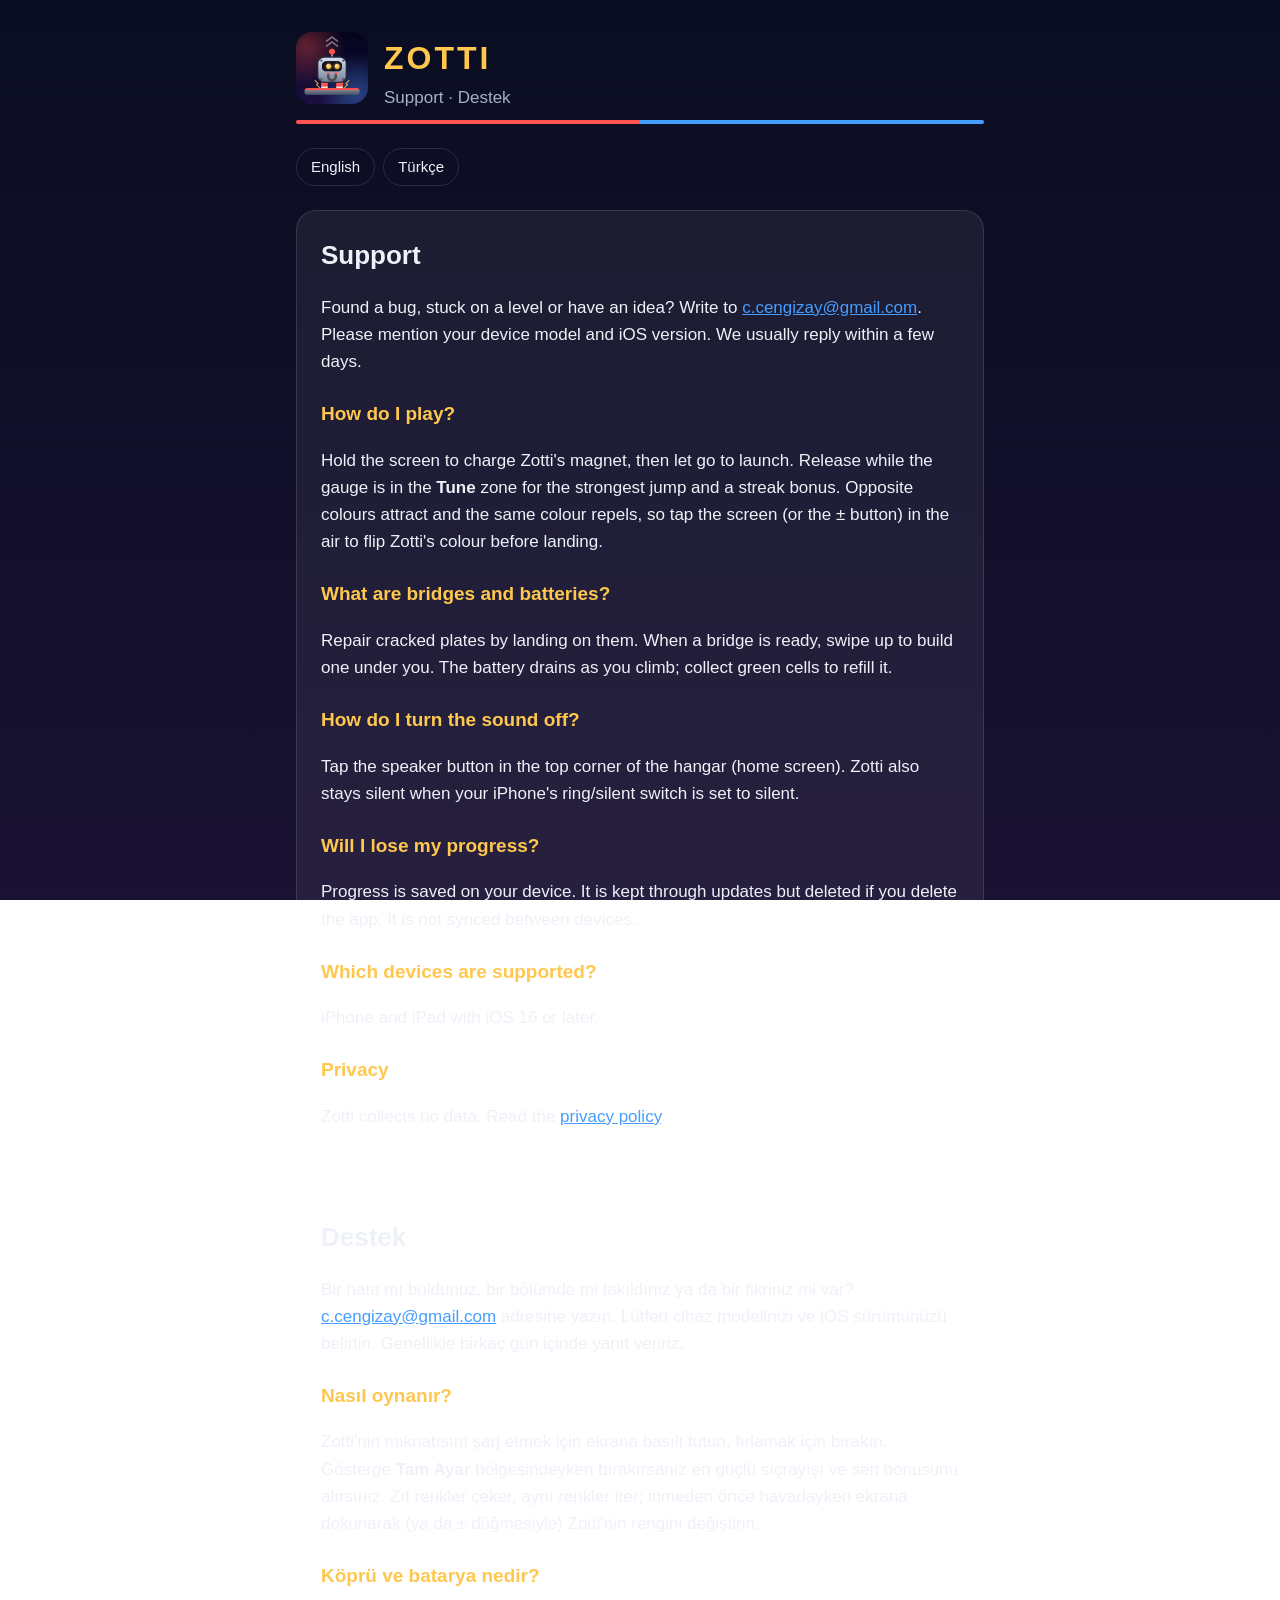
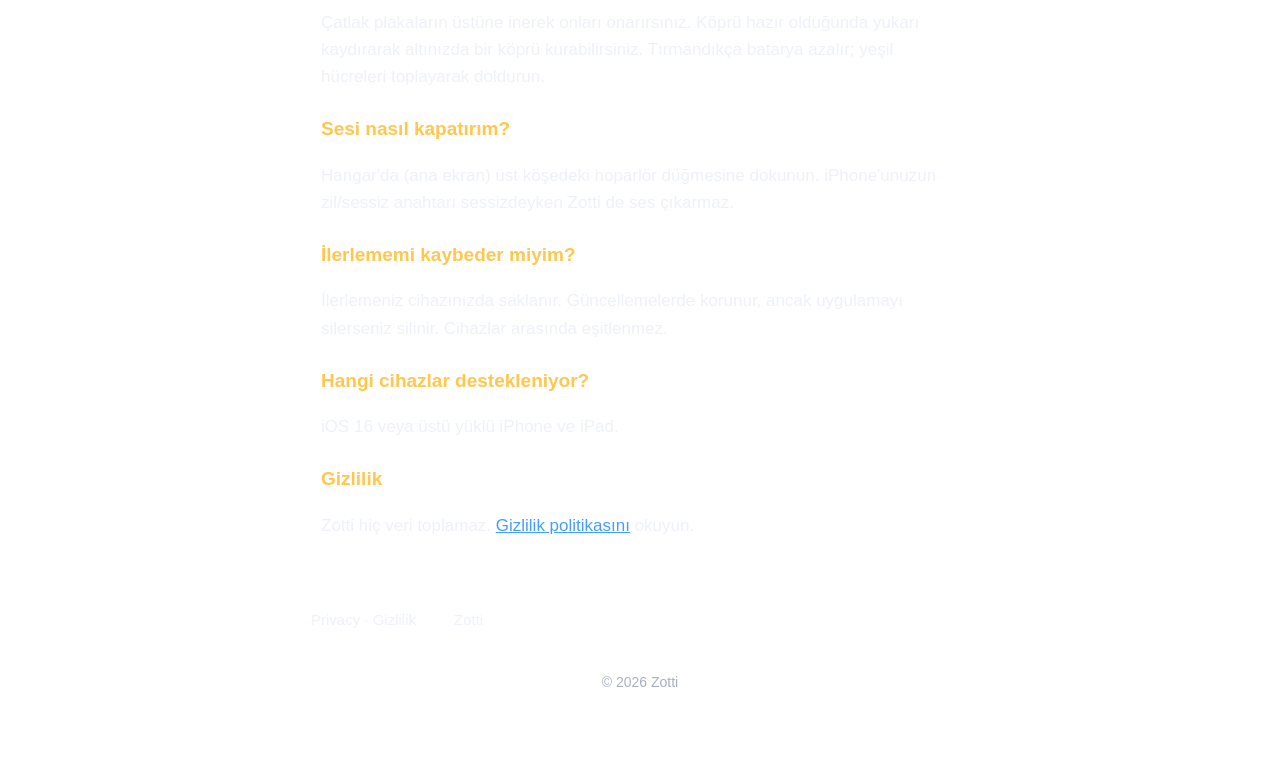
==== support.html @ 4dcc9751 "Zotti web pages: home, privacy policy, support Co-Authored-By: Claude Opus 5.5 <noreply@anthropic.co" ====
<!doctype html>
<html lang="en">
<head>
  <meta charset="utf-8">
  <meta name="viewport" content="width=device-width, initial-scale=1">
  <title>Zotti · Support</title>
  <link rel="icon" href="icon.png">
  <link rel="stylesheet" href="style.css">
</head>
<body>
<main>
  <header>
    <a href="index.html"><img src="icon.png" alt="Zotti app icon"></a>
    <div>
      <a href="index.html" class="brand">ZOTTI</a>
      <p class="tagline">Support · Destek</p>
    </div>
  </header>
  <div class="pole-bar"></div>
  <nav class="lang"><a href="#en">English</a><a href="#tr">Türkçe</a></nav>

  <section id="en" lang="en">
    <h1>Support</h1>
    <p>Found a bug, stuck on a level or have an idea? Write to <a href="mailto:c.cengizay@gmail.com?subject=Zotti">c.cengizay@gmail.com</a>. Please mention your device model and iOS version. We usually reply within a few days.</p>

    <h2>How do I play?</h2>
    <p>Hold the screen to charge Zotti's magnet, then let go to launch. Release while the gauge is in the <strong>Tune</strong> zone for the strongest jump and a streak bonus. Opposite colours attract and the same colour repels, so tap the screen (or the ± button) in the air to flip Zotti's colour before landing.</p>

    <h2>What are bridges and batteries?</h2>
    <p>Repair cracked plates by landing on them. When a bridge is ready, swipe up to build one under you. The battery drains as you climb; collect green cells to refill it.</p>

    <h2>How do I turn the sound off?</h2>
    <p>Tap the speaker button in the top corner of the hangar (home screen). Zotti also stays silent when your iPhone's ring/silent switch is set to silent.</p>

    <h2>Will I lose my progress?</h2>
    <p>Progress is saved on your device. It is kept through updates but deleted if you delete the app. It is not synced between devices.</p>

    <h2>Which devices are supported?</h2>
    <p>iPhone and iPad with iOS 16 or later.</p>

    <h2>Privacy</h2>
    <p>Zotti collects no data. Read the <a href="privacy.html">privacy policy</a>.</p>
  </section>

  <section id="tr" lang="tr">
    <h1>Destek</h1>
    <p>Bir hata mı buldunuz, bir bölümde mi takıldınız ya da bir fikriniz mi var? <a href="mailto:c.cengizay@gmail.com?subject=Zotti">c.cengizay@gmail.com</a> adresine yazın. Lütfen cihaz modelinizi ve iOS sürümünüzü belirtin. Genellikle birkaç gün içinde yanıt veririz.</p>

    <h2>Nasıl oynanır?</h2>
    <p>Zotti'nin mıknatısını şarj etmek için ekrana basılı tutun, fırlamak için bırakın. Gösterge <strong>Tam Ayar</strong> bölgesindeyken bırakırsanız en güçlü sıçrayışı ve seri bonusunu alırsınız. Zıt renkler çeker, aynı renkler iter; inmeden önce havadayken ekrana dokunarak (ya da ± düğmesiyle) Zotti'nin rengini değiştirin.</p>

    <h2>Köprü ve batarya nedir?</h2>
    <p>Çatlak plakaların üstüne inerek onları onarırsınız. Köprü hazır olduğunda yukarı kaydırarak altınızda bir köprü kurabilirsiniz. Tırmandıkça batarya azalır; yeşil hücreleri toplayarak doldurun.</p>

    <h2>Sesi nasıl kapatırım?</h2>
    <p>Hangar'da (ana ekran) üst köşedeki hoparlör düğmesine dokunun. iPhone'unuzun zil/sessiz anahtarı sessizdeyken Zotti de ses çıkarmaz.</p>

    <h2>İlerlememi kaybeder miyim?</h2>
    <p>İlerlemeniz cihazınızda saklanır. Güncellemelerde korunur, ancak uygulamayı silerseniz silinir. Cihazlar arasında eşitlenmez.</p>

    <h2>Hangi cihazlar destekleniyor?</h2>
    <p>iOS 16 veya üstü yüklü iPhone ve iPad.</p>

    <h2>Gizlilik</h2>
    <p>Zotti hiç veri toplamaz. <a href="privacy.html">Gizlilik politikasını</a> okuyun.</p>
  </section>

  <div class="links"><a class="button" href="privacy.html">Privacy · Gizlilik</a><a class="button" href="index.html">Zotti</a></div>
  <footer>© 2026 Zotti</footer>
</main>
</body>
</html>
---- style.css ----
:root {
  --space-top: #0a0d21;
  --space-bottom: #1a1233;
  --ink: #eef1f8;
  --muted: #a9b0c4;
  --brass: #ffc74d;
  --plus: #ff544d;
  --minus: #459eff;
  --card: rgba(255, 255, 255, 0.06);
  --line: rgba(255, 255, 255, 0.12);
}

* { box-sizing: border-box; }

body {
  margin: 0;
  min-height: 100vh;
  background: linear-gradient(var(--space-top), var(--space-bottom)) fixed;
  color: var(--ink);
  font: 17px/1.6 -apple-system, BlinkMacSystemFont, "SF Pro Rounded", "Segoe UI", Roboto, sans-serif;
}

main {
  max-width: 720px;
  margin: 0 auto;
  padding: 32px 16px 64px;
}

header {
  display: flex;
  align-items: center;
  gap: 16px;
  margin-bottom: 8px;
}

header img {
  width: 72px;
  height: 72px;
  border-radius: 16px;
}

header a { color: inherit; text-decoration: none; }

.brand {
  font-size: 32px;
  font-weight: 900;
  letter-spacing: 3px;
  color: var(--brass);
}

.tagline { color: var(--muted); margin: 0; }

nav.lang {
  margin: 16px 0 24px;
  display: flex;
  gap: 8px;
}

nav.lang a, .button {
  display: inline-block;
  padding: 6px 14px;
  border: 1px solid var(--line);
  border-radius: 999px;
  color: var(--ink);
  text-decoration: none;
  font-size: 15px;
}

nav.lang a:hover, .button:hover { border-color: var(--brass); color: var(--brass); }

section {
  background: var(--card);
  border: 1px solid var(--line);
  border-radius: 20px;
  padding: 8px 24px 20px;
  margin-bottom: 24px;
}

h1 { font-size: 26px; margin: 16px 0 4px; }
h2 { font-size: 19px; margin: 24px 0 6px; color: var(--brass); }
p, li { color: var(--ink); }
.meta { color: var(--muted); font-size: 14px; margin-top: 0; }
a { color: var(--minus); }

.pole-bar {
  height: 4px;
  border-radius: 2px;
  background: linear-gradient(90deg, var(--plus) 50%, var(--minus) 50%);
  margin: 8px 0 24px;
}

.links { display: flex; flex-wrap: wrap; gap: 8px; margin: 16px 0; }

footer { color: var(--muted); font-size: 14px; text-align: center; margin-top: 32px; }
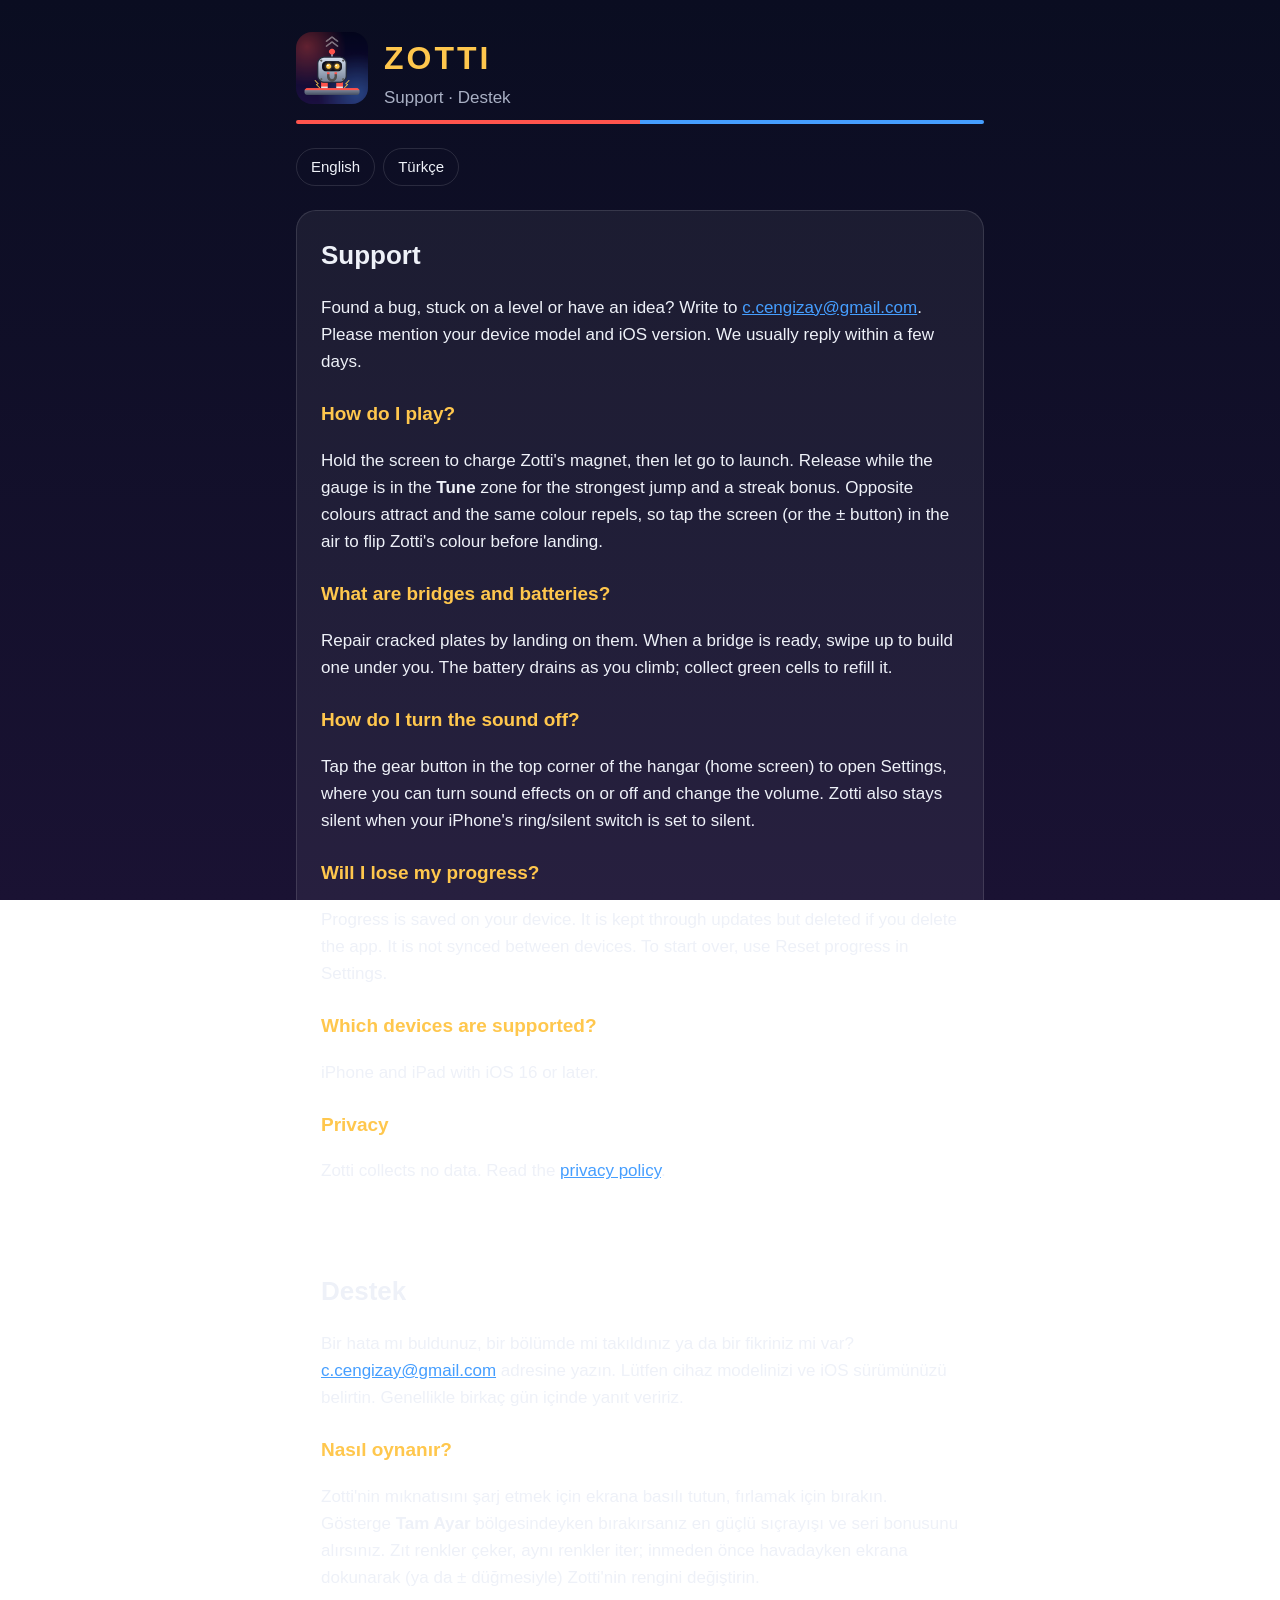
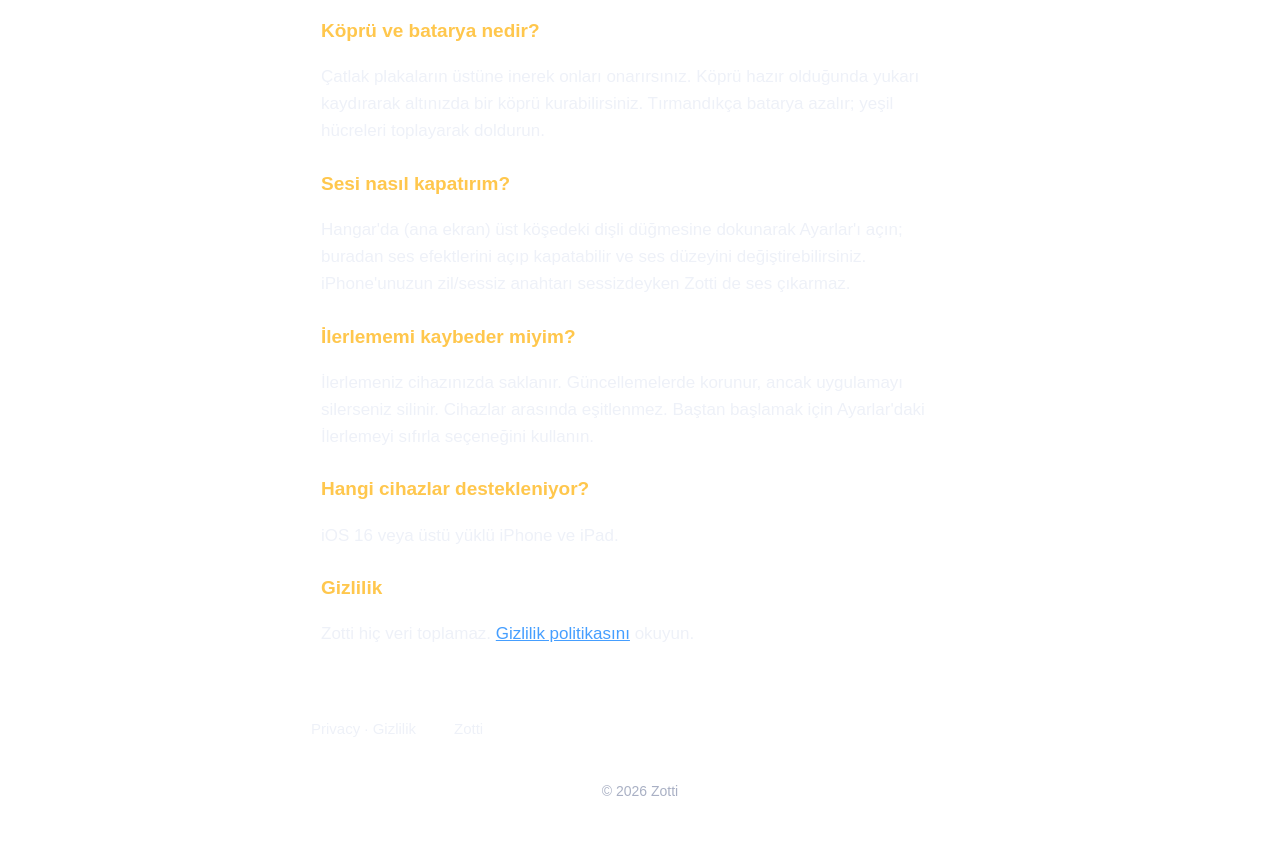
==== commit ebdd6a9b: "Support page: sound options now live in Settings Co-Authored-By: Claude Opus 5.5 <noreply@anthropic." ====
--- a/support.html
+++ b/support.html
@@ -30,10 +30,10 @@
     <p>Repair cracked plates by landing on them. When a bridge is ready, swipe up to build one under you. The battery drains as you climb; collect green cells to refill it.</p>
 
     <h2>How do I turn the sound off?</h2>
-    <p>Tap the speaker button in the top corner of the hangar (home screen). Zotti also stays silent when your iPhone's ring/silent switch is set to silent.</p>
+    <p>Tap the gear button in the top corner of the hangar (home screen) to open Settings, where you can turn sound effects on or off and change the volume. Zotti also stays silent when your iPhone's ring/silent switch is set to silent.</p>
 
     <h2>Will I lose my progress?</h2>
-    <p>Progress is saved on your device. It is kept through updates but deleted if you delete the app. It is not synced between devices.</p>
+    <p>Progress is saved on your device. It is kept through updates but deleted if you delete the app. It is not synced between devices. To start over, use Reset progress in Settings.</p>
 
     <h2>Which devices are supported?</h2>
     <p>iPhone and iPad with iOS 16 or later.</p>
@@ -53,10 +53,10 @@
     <p>Çatlak plakaların üstüne inerek onları onarırsınız. Köprü hazır olduğunda yukarı kaydırarak altınızda bir köprü kurabilirsiniz. Tırmandıkça batarya azalır; yeşil hücreleri toplayarak doldurun.</p>
 
     <h2>Sesi nasıl kapatırım?</h2>
-    <p>Hangar'da (ana ekran) üst köşedeki hoparlör düğmesine dokunun. iPhone'unuzun zil/sessiz anahtarı sessizdeyken Zotti de ses çıkarmaz.</p>
+    <p>Hangar'da (ana ekran) üst köşedeki dişli düğmesine dokunarak Ayarlar'ı açın; buradan ses efektlerini açıp kapatabilir ve ses düzeyini değiştirebilirsiniz. iPhone'unuzun zil/sessiz anahtarı sessizdeyken Zotti de ses çıkarmaz.</p>
 
     <h2>İlerlememi kaybeder miyim?</h2>
-    <p>İlerlemeniz cihazınızda saklanır. Güncellemelerde korunur, ancak uygulamayı silerseniz silinir. Cihazlar arasında eşitlenmez.</p>
+    <p>İlerlemeniz cihazınızda saklanır. Güncellemelerde korunur, ancak uygulamayı silerseniz silinir. Cihazlar arasında eşitlenmez. Baştan başlamak için Ayarlar'daki İlerlemeyi sıfırla seçeneğini kullanın.</p>
 
     <h2>Hangi cihazlar destekleniyor?</h2>
     <p>iOS 16 veya üstü yüklü iPhone ve iPad.</p>
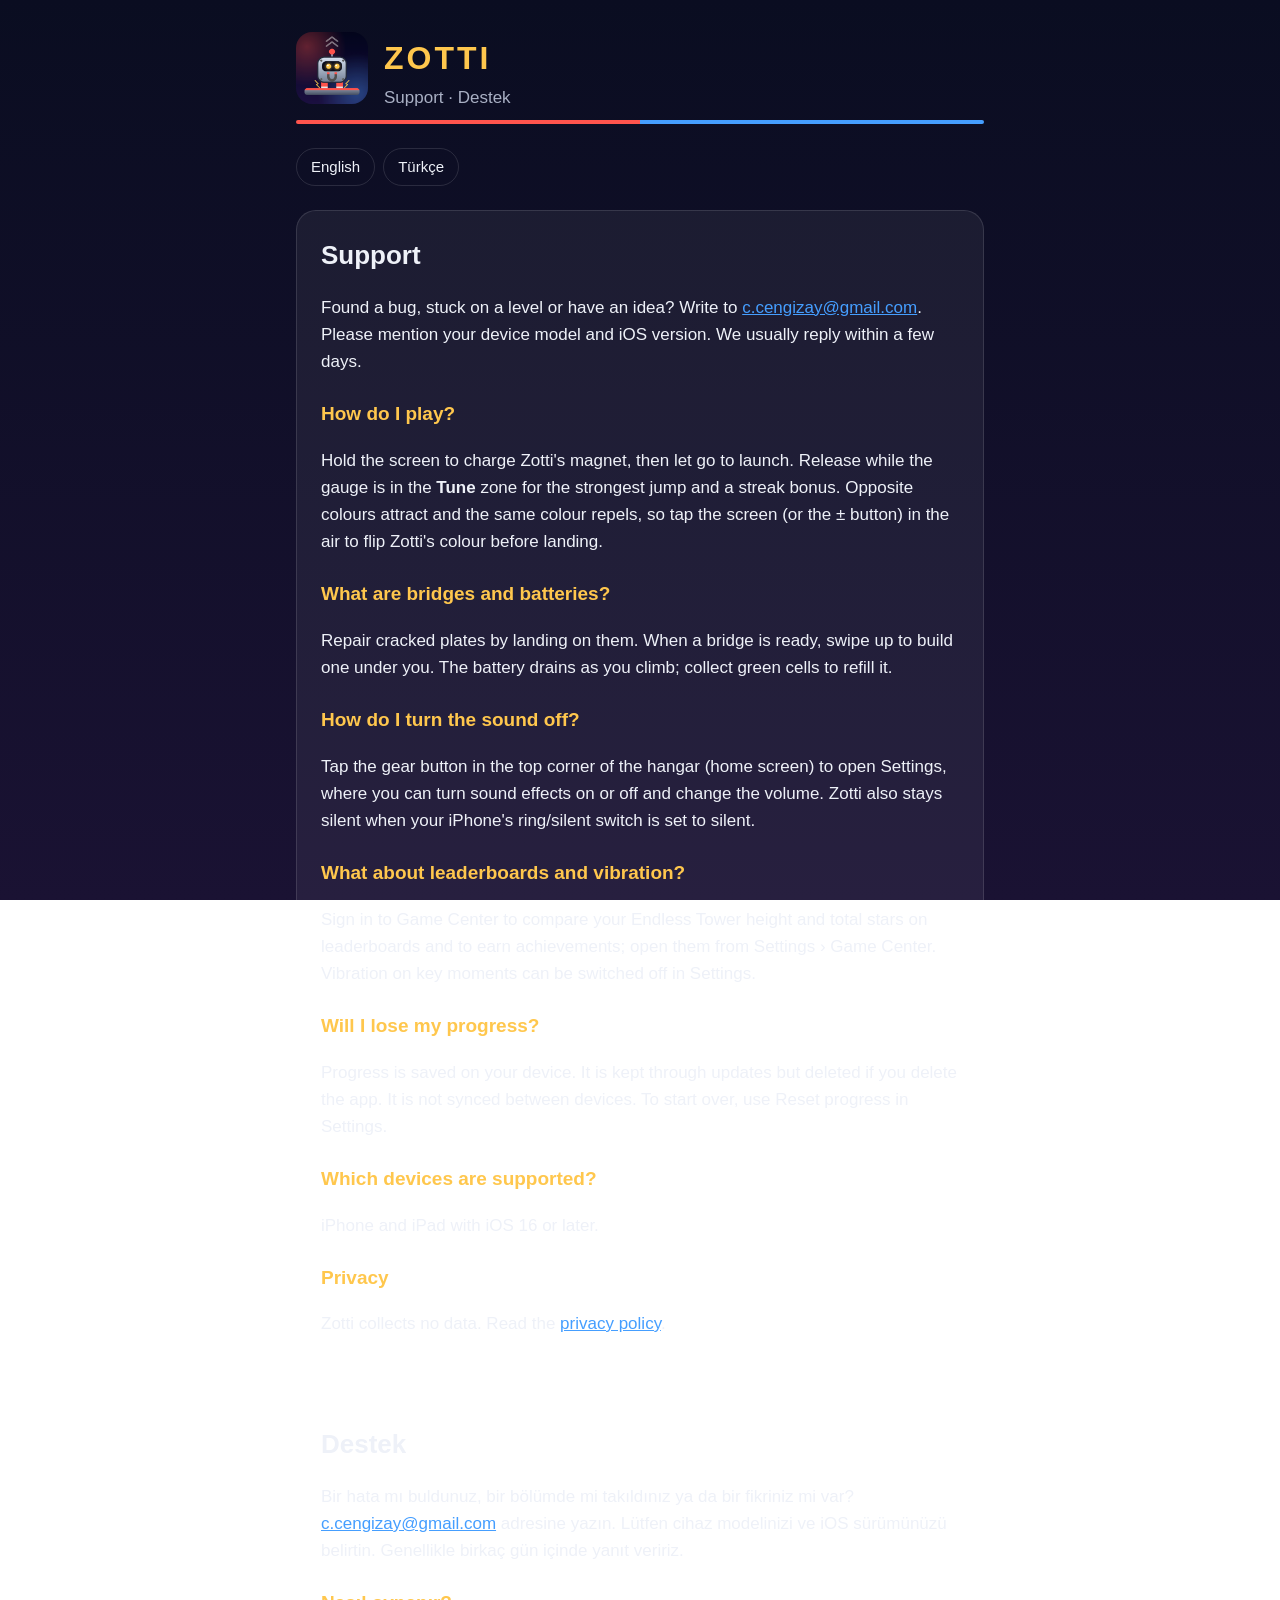
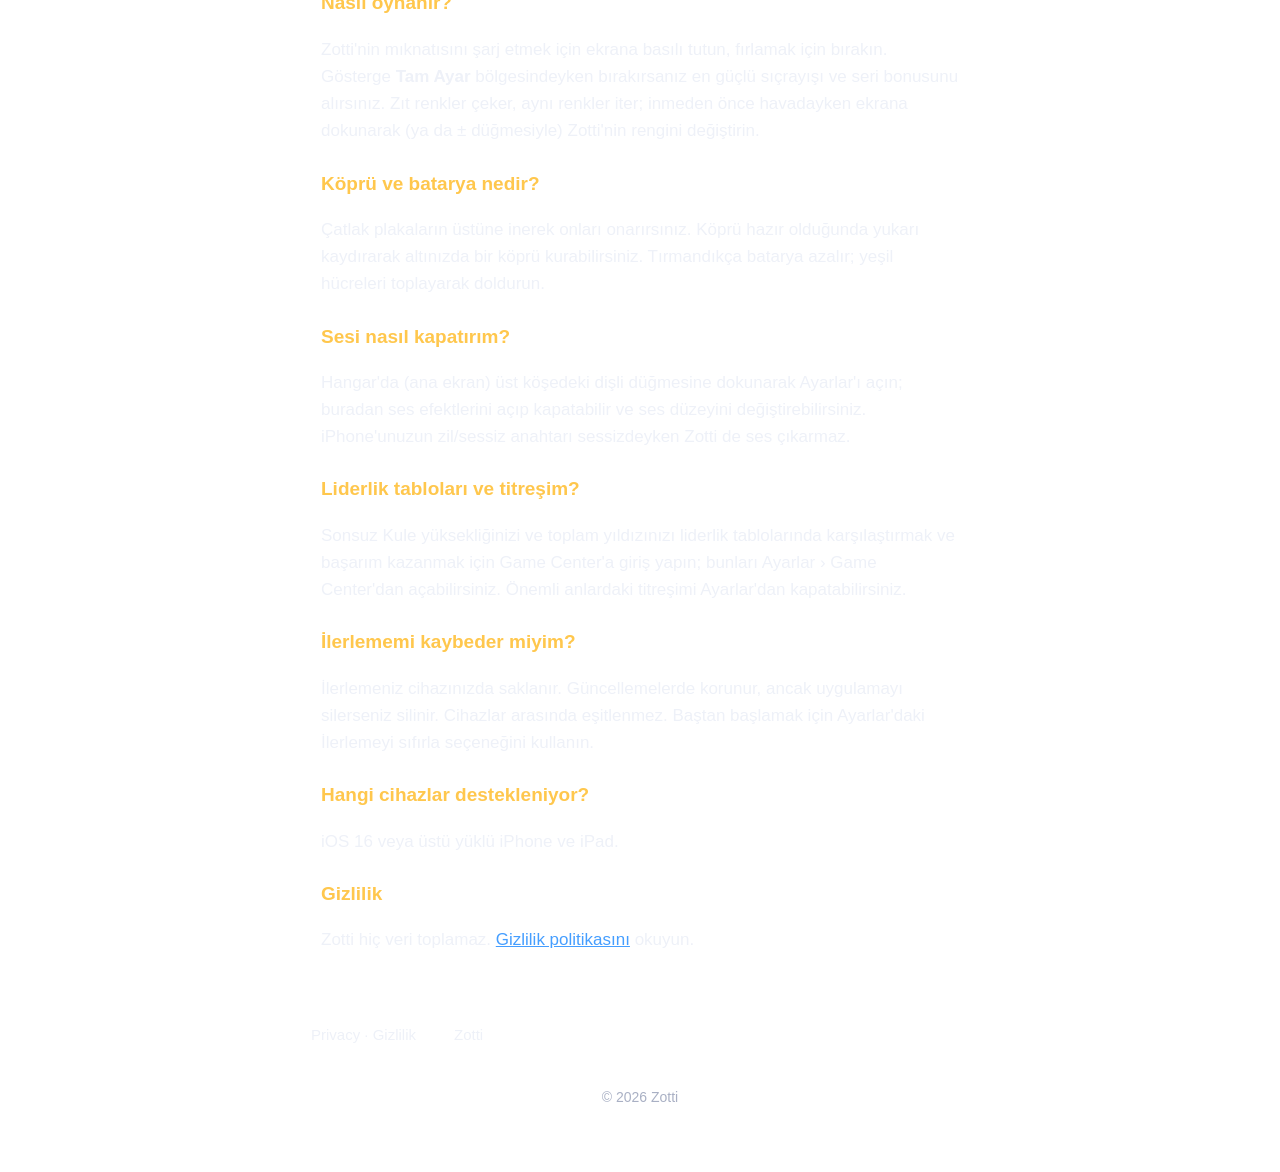
==== commit 3913e389: "Privacy and support: Game Center (optional) and vibration Co-Authored-By: Claude Opus 5.5 <noreply@a" ====
--- a/support.html
+++ b/support.html
@@ -32,6 +32,9 @@
     <h2>How do I turn the sound off?</h2>
     <p>Tap the gear button in the top corner of the hangar (home screen) to open Settings, where you can turn sound effects on or off and change the volume. Zotti also stays silent when your iPhone's ring/silent switch is set to silent.</p>
 
+    <h2>What about leaderboards and vibration?</h2>
+    <p>Sign in to Game Center to compare your Endless Tower height and total stars on leaderboards and to earn achievements; open them from Settings › Game Center. Vibration on key moments can be switched off in Settings.</p>
+
     <h2>Will I lose my progress?</h2>
     <p>Progress is saved on your device. It is kept through updates but deleted if you delete the app. It is not synced between devices. To start over, use Reset progress in Settings.</p>
 
@@ -55,6 +58,9 @@
     <h2>Sesi nasıl kapatırım?</h2>
     <p>Hangar'da (ana ekran) üst köşedeki dişli düğmesine dokunarak Ayarlar'ı açın; buradan ses efektlerini açıp kapatabilir ve ses düzeyini değiştirebilirsiniz. iPhone'unuzun zil/sessiz anahtarı sessizdeyken Zotti de ses çıkarmaz.</p>
 
+    <h2>Liderlik tabloları ve titreşim?</h2>
+    <p>Sonsuz Kule yüksekliğinizi ve toplam yıldızınızı liderlik tablolarında karşılaştırmak ve başarım kazanmak için Game Center'a giriş yapın; bunları Ayarlar › Game Center'dan açabilirsiniz. Önemli anlardaki titreşimi Ayarlar'dan kapatabilirsiniz.</p>
+
     <h2>İlerlememi kaybeder miyim?</h2>
     <p>İlerlemeniz cihazınızda saklanır. Güncellemelerde korunur, ancak uygulamayı silerseniz silinir. Cihazlar arasında eşitlenmez. Baştan başlamak için Ayarlar'daki İlerlemeyi sıfırla seçeneğini kullanın.</p>
 
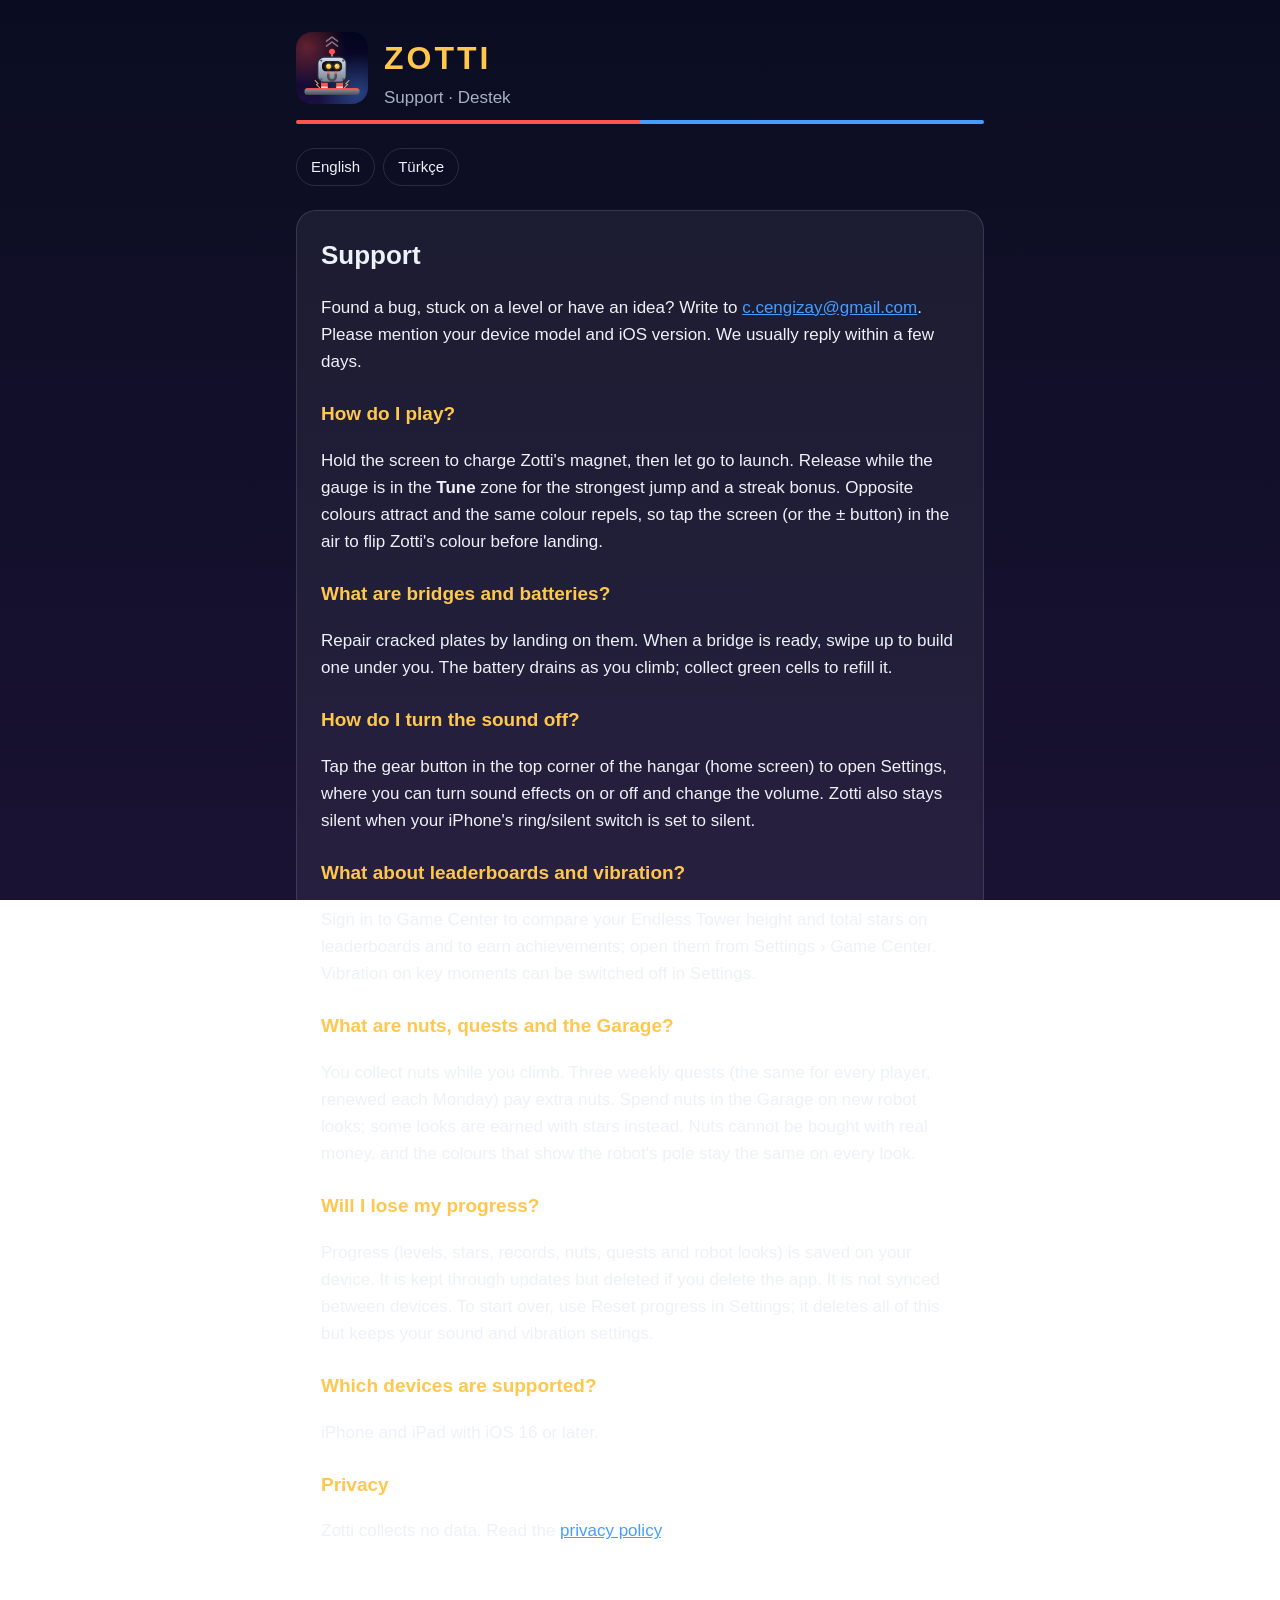
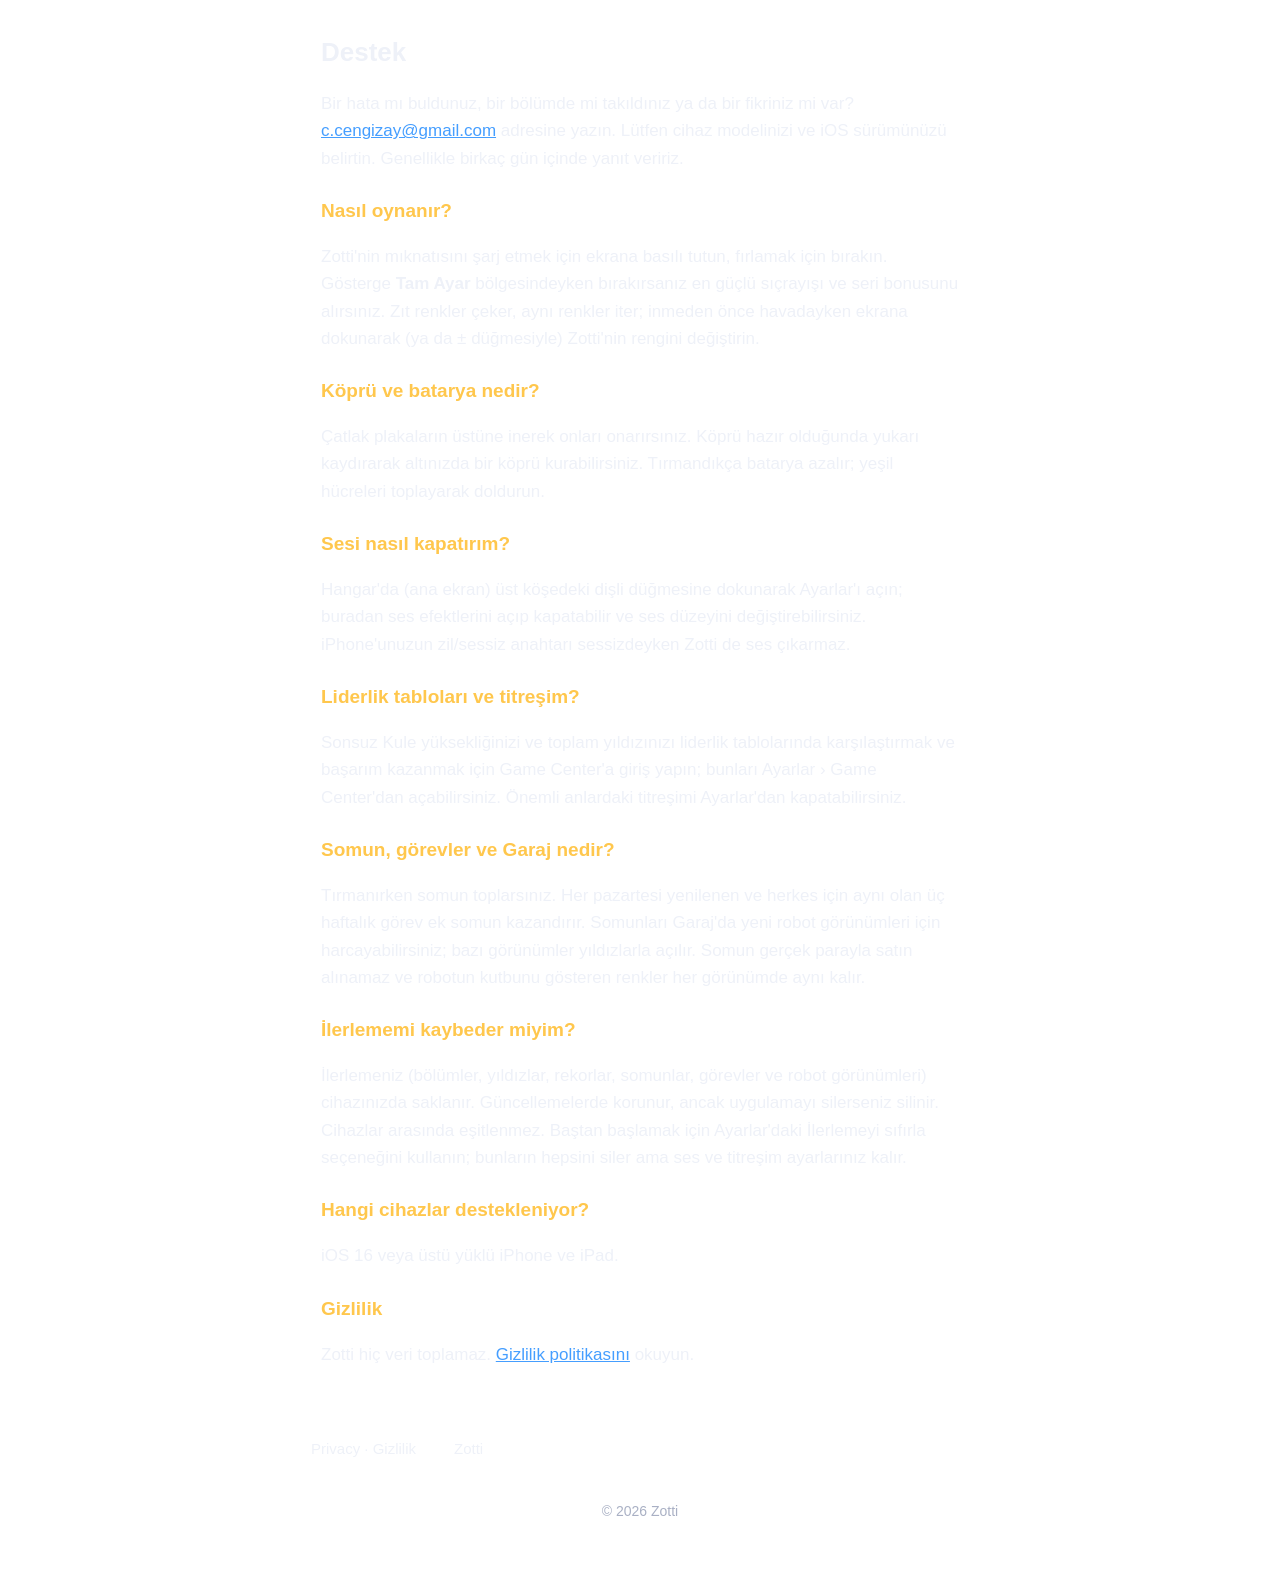
==== commit 4172cf35: "Privacy and support pages for 1.2: nuts, weekly quests, Garage looks Co-Authored-By: Claude Opus 5.5" ====
--- a/support.html
+++ b/support.html
@@ -35,8 +35,11 @@
     <h2>What about leaderboards and vibration?</h2>
     <p>Sign in to Game Center to compare your Endless Tower height and total stars on leaderboards and to earn achievements; open them from Settings › Game Center. Vibration on key moments can be switched off in Settings.</p>
 
+    <h2>What are nuts, quests and the Garage?</h2>
+    <p>You collect nuts while you climb. Three weekly quests (the same for every player, renewed each Monday) pay extra nuts. Spend nuts in the Garage on new robot looks; some looks are earned with stars instead. Nuts cannot be bought with real money, and the colours that show the robot's pole stay the same on every look.</p>
+
     <h2>Will I lose my progress?</h2>
-    <p>Progress is saved on your device. It is kept through updates but deleted if you delete the app. It is not synced between devices. To start over, use Reset progress in Settings.</p>
+    <p>Progress (levels, stars, records, nuts, quests and robot looks) is saved on your device. It is kept through updates but deleted if you delete the app. It is not synced between devices. To start over, use Reset progress in Settings; it deletes all of this but keeps your sound and vibration settings.</p>
 
     <h2>Which devices are supported?</h2>
     <p>iPhone and iPad with iOS 16 or later.</p>
@@ -61,8 +64,11 @@
     <h2>Liderlik tabloları ve titreşim?</h2>
     <p>Sonsuz Kule yüksekliğinizi ve toplam yıldızınızı liderlik tablolarında karşılaştırmak ve başarım kazanmak için Game Center'a giriş yapın; bunları Ayarlar › Game Center'dan açabilirsiniz. Önemli anlardaki titreşimi Ayarlar'dan kapatabilirsiniz.</p>
 
+    <h2>Somun, görevler ve Garaj nedir?</h2>
+    <p>Tırmanırken somun toplarsınız. Her pazartesi yenilenen ve herkes için aynı olan üç haftalık görev ek somun kazandırır. Somunları Garaj'da yeni robot görünümleri için harcayabilirsiniz; bazı görünümler yıldızlarla açılır. Somun gerçek parayla satın alınamaz ve robotun kutbunu gösteren renkler her görünümde aynı kalır.</p>
+
     <h2>İlerlememi kaybeder miyim?</h2>
-    <p>İlerlemeniz cihazınızda saklanır. Güncellemelerde korunur, ancak uygulamayı silerseniz silinir. Cihazlar arasında eşitlenmez. Baştan başlamak için Ayarlar'daki İlerlemeyi sıfırla seçeneğini kullanın.</p>
+    <p>İlerlemeniz (bölümler, yıldızlar, rekorlar, somunlar, görevler ve robot görünümleri) cihazınızda saklanır. Güncellemelerde korunur, ancak uygulamayı silerseniz silinir. Cihazlar arasında eşitlenmez. Baştan başlamak için Ayarlar'daki İlerlemeyi sıfırla seçeneğini kullanın; bunların hepsini siler ama ses ve titreşim ayarlarınız kalır.</p>
 
     <h2>Hangi cihazlar destekleniyor?</h2>
     <p>iOS 16 veya üstü yüklü iPhone ve iPad.</p>
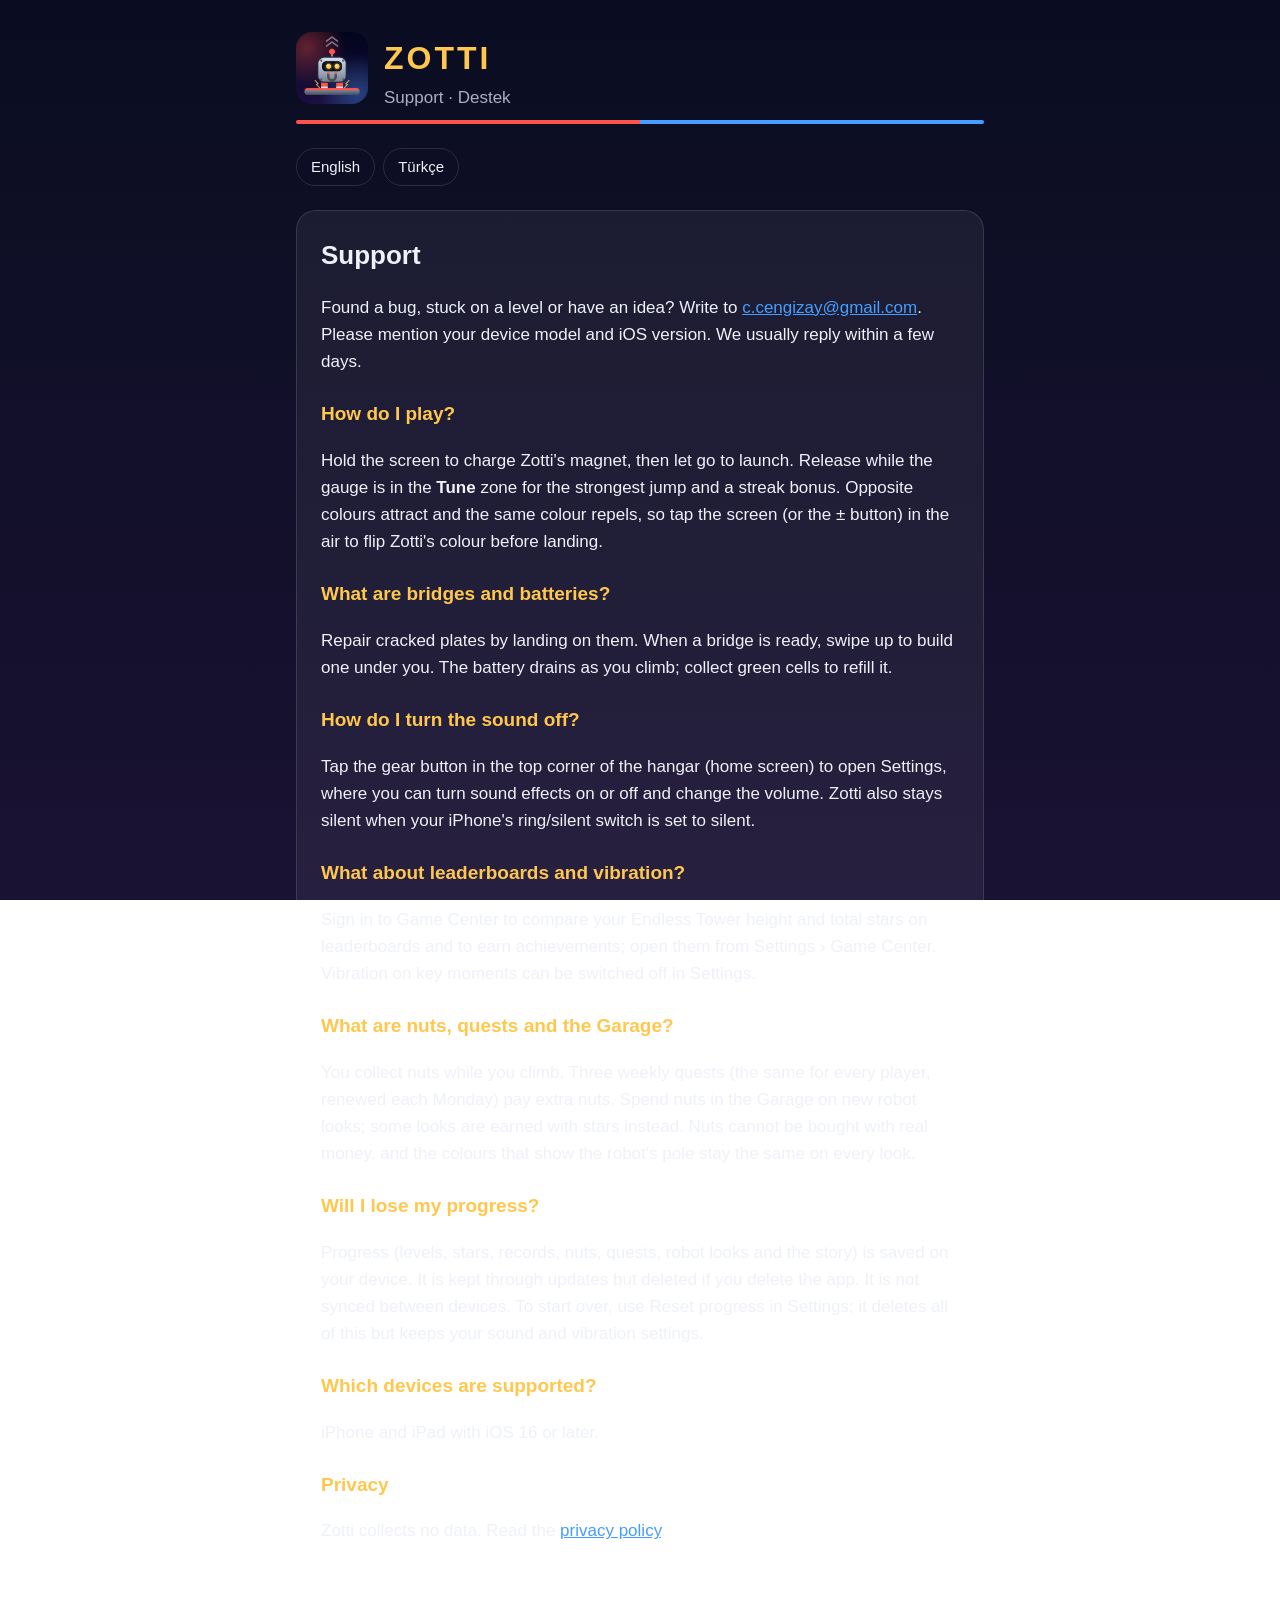
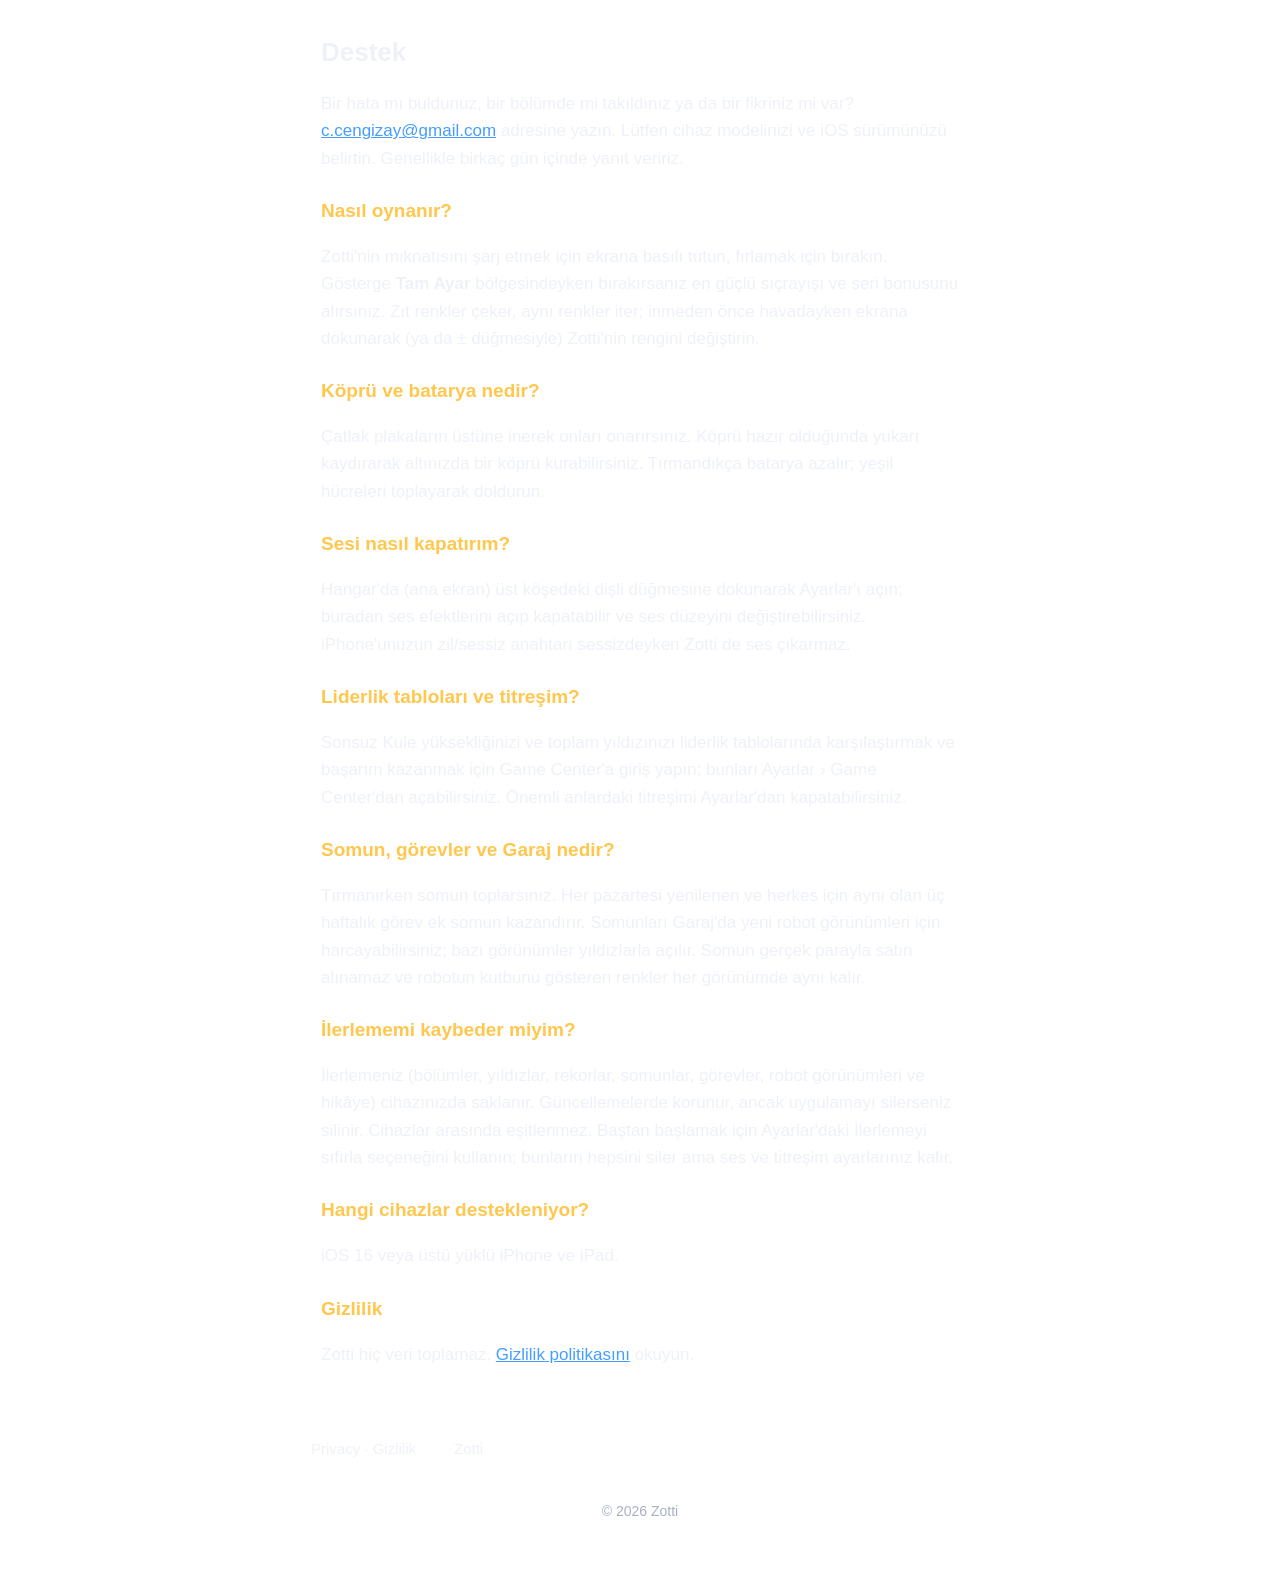
==== commit 9f2de83c: "Privacy and support pages for 1.3: story progress Co-Authored-By: Claude Opus 5.5 <noreply@anthropic" ====
--- a/support.html
+++ b/support.html
@@ -39,7 +39,7 @@
     <p>You collect nuts while you climb. Three weekly quests (the same for every player, renewed each Monday) pay extra nuts. Spend nuts in the Garage on new robot looks; some looks are earned with stars instead. Nuts cannot be bought with real money, and the colours that show the robot's pole stay the same on every look.</p>
 
     <h2>Will I lose my progress?</h2>
-    <p>Progress (levels, stars, records, nuts, quests and robot looks) is saved on your device. It is kept through updates but deleted if you delete the app. It is not synced between devices. To start over, use Reset progress in Settings; it deletes all of this but keeps your sound and vibration settings.</p>
+    <p>Progress (levels, stars, records, nuts, quests, robot looks and the story) is saved on your device. It is kept through updates but deleted if you delete the app. It is not synced between devices. To start over, use Reset progress in Settings; it deletes all of this but keeps your sound and vibration settings.</p>
 
     <h2>Which devices are supported?</h2>
     <p>iPhone and iPad with iOS 16 or later.</p>
@@ -68,7 +68,7 @@
     <p>Tırmanırken somun toplarsınız. Her pazartesi yenilenen ve herkes için aynı olan üç haftalık görev ek somun kazandırır. Somunları Garaj'da yeni robot görünümleri için harcayabilirsiniz; bazı görünümler yıldızlarla açılır. Somun gerçek parayla satın alınamaz ve robotun kutbunu gösteren renkler her görünümde aynı kalır.</p>
 
     <h2>İlerlememi kaybeder miyim?</h2>
-    <p>İlerlemeniz (bölümler, yıldızlar, rekorlar, somunlar, görevler ve robot görünümleri) cihazınızda saklanır. Güncellemelerde korunur, ancak uygulamayı silerseniz silinir. Cihazlar arasında eşitlenmez. Baştan başlamak için Ayarlar'daki İlerlemeyi sıfırla seçeneğini kullanın; bunların hepsini siler ama ses ve titreşim ayarlarınız kalır.</p>
+    <p>İlerlemeniz (bölümler, yıldızlar, rekorlar, somunlar, görevler, robot görünümleri ve hikâye) cihazınızda saklanır. Güncellemelerde korunur, ancak uygulamayı silerseniz silinir. Cihazlar arasında eşitlenmez. Baştan başlamak için Ayarlar'daki İlerlemeyi sıfırla seçeneğini kullanın; bunların hepsini siler ama ses ve titreşim ayarlarınız kalır.</p>
 
     <h2>Hangi cihazlar destekleniyor?</h2>
     <p>iOS 16 veya üstü yüklü iPhone ve iPad.</p>
